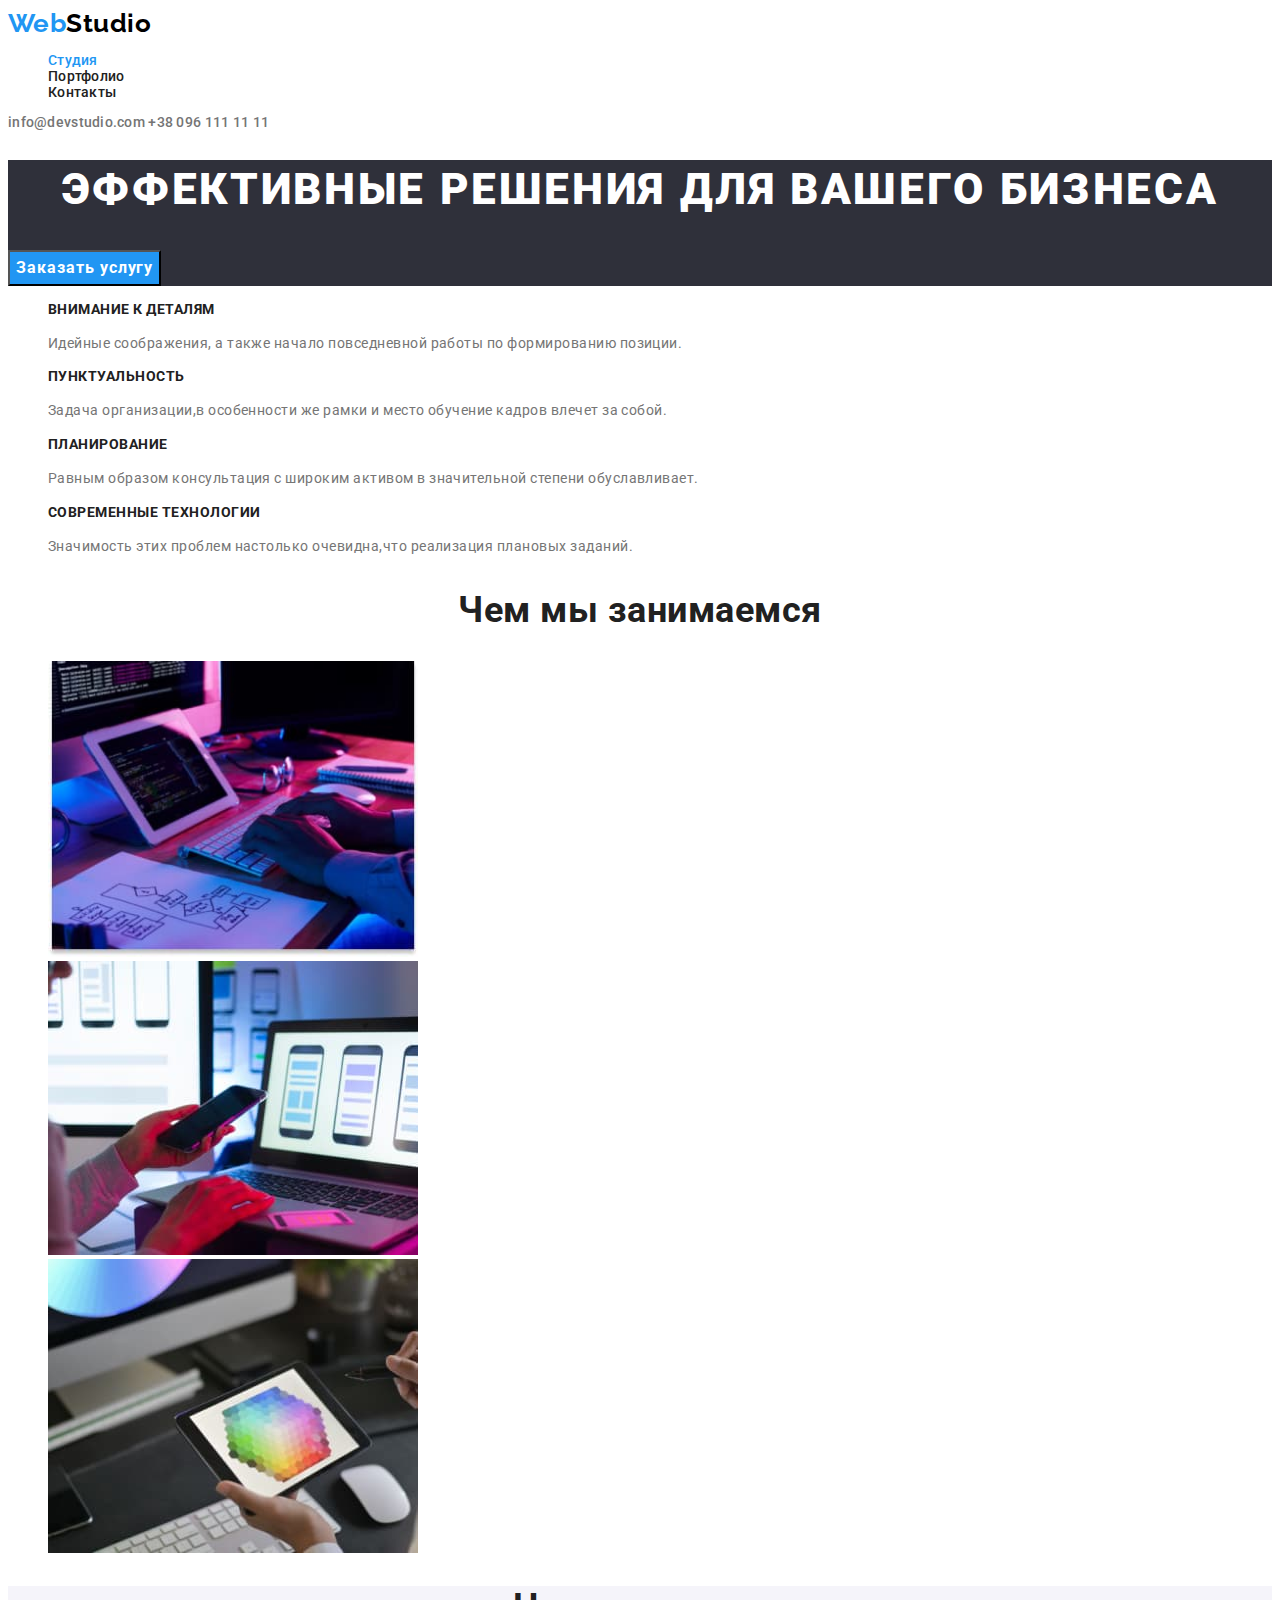
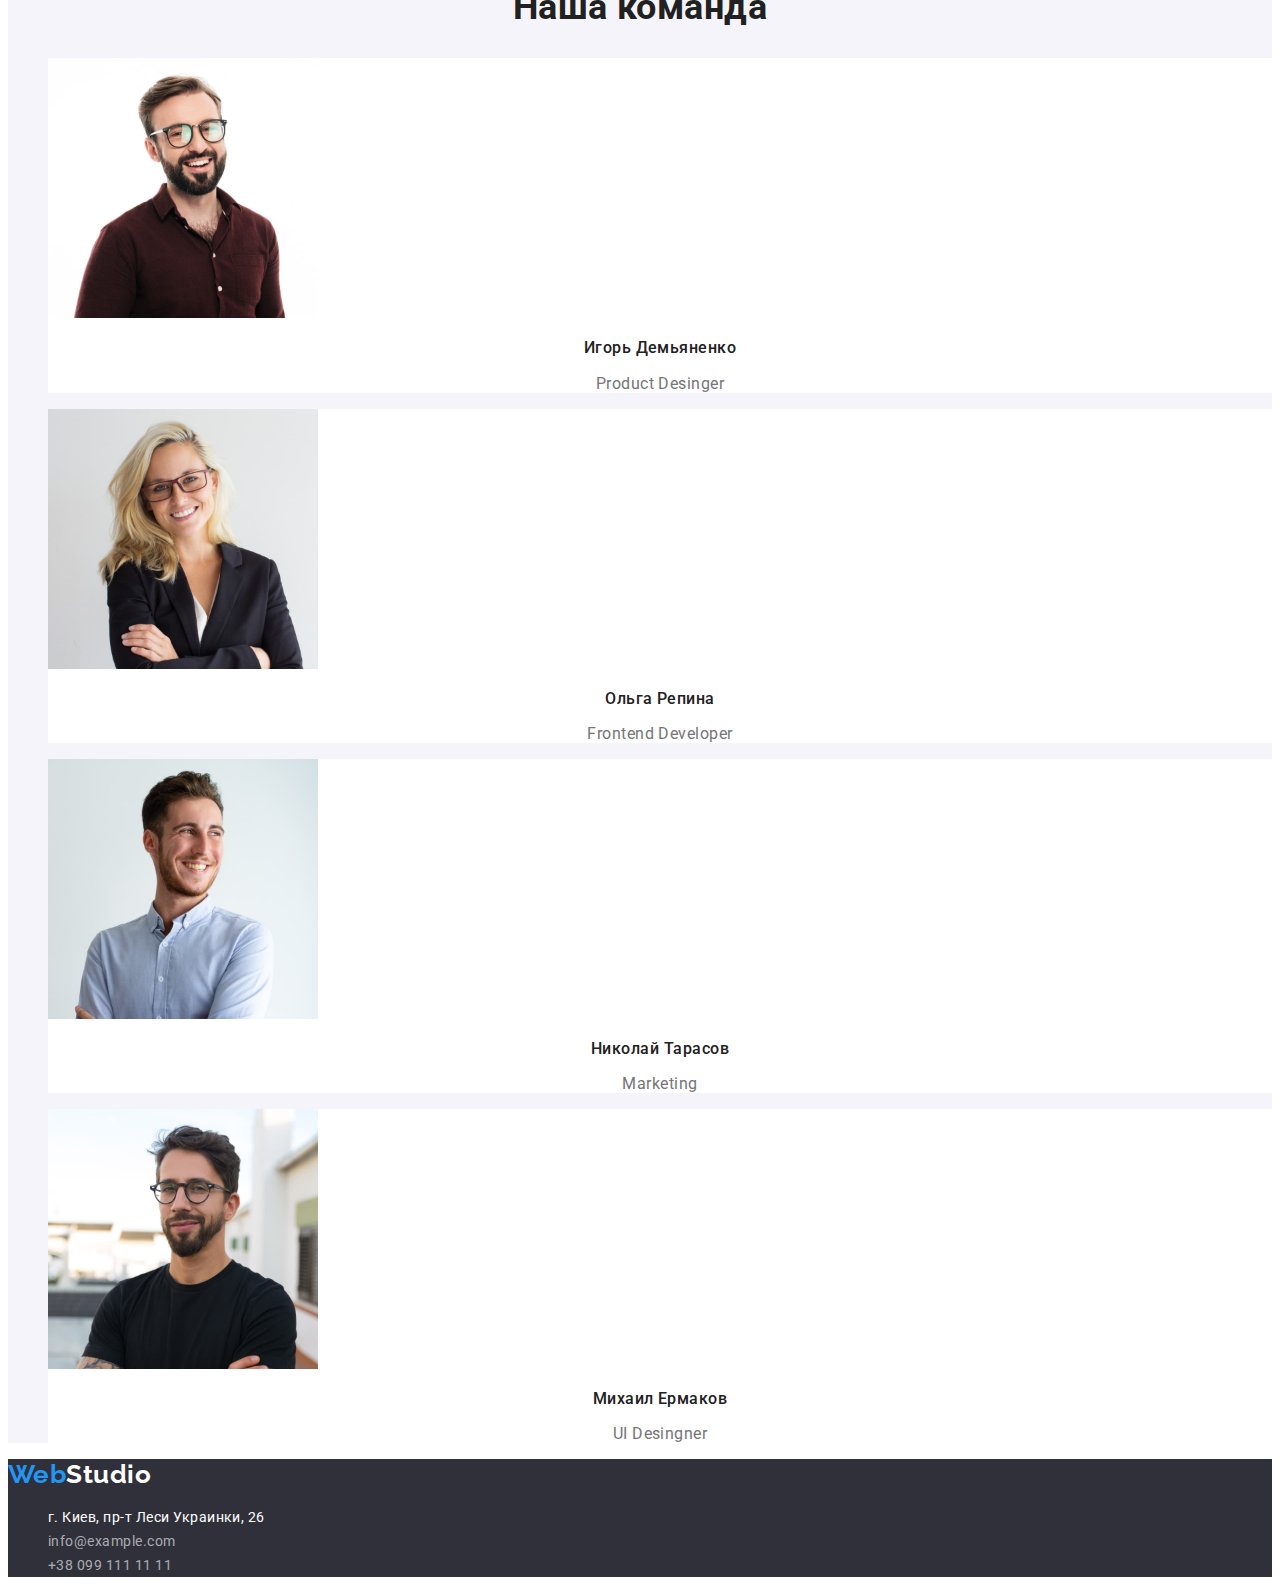
==== index.html @ 3a295bde "Copy Module 2" ====
<!DOCTYPE html>
<html lang="en">

<head>
    <meta charset="UTF-8">
    <meta http-equiv="X-UA-Compatible" content="IE=edge">
    <meta name="viewport" content="width=device-width, initial-scale=1.0">
    <title>Студия</title>
    <link rel="preconnect" href="https://fonts.googleapis.com">
    <link rel="preconnect" href="https://fonts.gstatic.com" crossorigin>
    <link href="https://fonts.googleapis.com/css2?family=Raleway:wght@700&family=Roboto:wght@400;500;700;900&display=swap"
        rel="stylesheet">
    <link rel="stylesheet" href="./css/styles.css">
</head>


<body>
    <!--Шапка сайта-->
    <header class="header">
        <nav>
            <a href=""class="logo">Web<span class="accent">Studio</span></a>
            <ul class="site-nav list">
                <li><a href="./index.html" class="link current">Студия</a></li>
                <li><a href="./portfolio.html" class="link">Портфолио</a></li>
                <li><a href="" class="link">Контакты</a></li>
            </ul>
        </nav>
        <div class="auth-nav">
        <a href="mailto:info@devstudio.com"  class="auth-link">info@devstudio.com</a>
        <a href="tel:+380961111111" class="auth-link">+38 096 111 11 11</a>
        </div>
    </header>
    <main>
        <!--Герой-->
        <div class="hero">
            <section>
                <h1 class="hero-title">Эффективные решения для вашего бизнеса</h1>
                <button type="button" class="hero-btn">Заказать услугу</button>
            </section>
        </div>
        <!--Преимущества-->
        <section>
            <ul class="list">
                <li>
                    <h3 class="benefis title">Внимание к деталям</h3>
                    <p  class="benefis-text">Идейные соображения, а также начало повседневной работы по формированию позиции.</p>
                </li>
                <li>
                    <h3 class ="benefis title">Пунктуальность</h3>
                    <p class="benefis-text">Задача организации,в особенности же рамки и место обучение кадров влечет за собой.</p>
                </li>
                <li>
                    <h3 class ="benefis title">Планирование</h3>
                    <p class="benefis-text">Равным образом консультация с широким активом в значительной степени обуславливает.</p>
                </li>
                <li>
                    <h3 class ="benefis title">Современные технологии</h3>
                    <p class="benefis-text">Значимость этих проблем настолько очевидна,что реализация плановых заданий.</p>
                </li>
            </ul>
        </section>
        <!--Чем мы занимаемся-->
        <section class="working-section">
            <h2 class="title">Чем мы занимаемся</h2>
            <ul class="list">
                <li>
                    <img src="./images/box1.jpg" alt="написание кода" width="370" />
                </li>
                <li>
                    <img src="./images/box2.jpg" alt="оптимизация" width="370" />
                </li>
                <li>
                    <img src="./images/box3.jpg" alt="дизайн" width="370" />
                </li>
            </ul>
        </section>
        <!--Наша команда-->
        <section class="team-section">
            <h2 class="title">Наша команда</h2>
            <ul class="list">
                <li class="team-list">
                    <img src="./images/img.jpg" alt="Игорь Демьяненко" width="270" />
                    <h3 class="team-name title">Игорь Демьяненко</h3>
                    <p class="team-text">Product Desinger</p>
                </li>
                <li class="team-list">
                    <img src="./images/img2.jpg" alt="Ольга Репина" width="270" />
                    <h3  class="team-name title">Ольга Репина</h3>
                    <p class="team-text">Frontend Developer</p>
                </li>
                <li class="team-list">
                    <img src="./images/img3.jpg" alt="Николай Тарасов" width="270" />
                    <h3 class="team-name title">Николай Тарасов</h3>
                    <p class="team-text">Marketing</p>
                </li>
                <li class="team-list">
                    <img src="./images/img4.jpg" alt="Михаил Ермаков" width="270" />
                    <h3 class="team-name title">Михаил Ермаков</h3>
                    <p class="team-text">UI Desingner</p>
                </li>
            </ul>
        </section>
    </main>
    <!--Футер-->
    <footer class="footer">
        <a href="" class="logo">Web<span class="accent">Studio</span></a>
        <address>
            <ul class="list">
                <li><a href="" class="address">г. Киев, пр-т Леси Украинки, 26</a></li>
                <li><a href="mailto:info@example.com"class="footer-nav">info@example.com</a></li>
                <li><a href="tel:+380991111111" class="footer-nav">+38 099 111 11 11</a></li>   
            </ul>
        </address>
    </footer>
</body>

</html>
---- css/styles.css ----
/* цвет заголовка основного #FFFFFF */
/* цвет второстепенного заголовка #212121 */
/* акцент #2196F3 */
:root {
  --alternative-text-color: #212121;
  --accent-color: #2196f3;
  --primary-background-color: #ffffff;
  --primary-color: #ffffff;
  --alternative-background-color: #f5f4fa;
}
body {
  color: #757575;
  background-color: var(--primary-background-color);
  font-family: Roboto, sans-serif;
  letter-spacing: 0.03em;
}
/*Для списков*/
.list {
  list-style: none;
}
/*Для второстепенных заголовков*/
.title {
  color: var(--alternative-text-color);
}
/*Шапка сайта*/
.logo {
  color: var(--accent-color);
  text-decoration: none;
  font-family: Raleway, sans-serif;
  font-weight: 700;
  font-size: 26px;
  line-height: 1.19;
}
.logo .accent {
  color: #000000;
}
.logo:hover,
.logo:focus {
  text-decoration: underline;
}
.header {
  background-color: var(--primary-background-color);
}
.link {
  color: var(--alternative-text-color);
  text-decoration: none;
}
.site-nav .link:hover,
.site-nav .link:focus {
  color: var(--accent-color);
}
.site-nav .link.current {
  color: var(--accent-color);
}
.site-nav.list,
.auth-nav {
  font-weight: 500;
  font-size: 14px;
  line-height: 1.14;
  letter-spacing: 0.02em;
}
.auth-nav .auth-link:hover,
.auth-nav .auth-link:focus {
  color: var(--accent-color);
}
.auth-link {
  color: #757575;
  text-decoration: none;
}
/*Герой*/
.hero {
  background-color: #2f303a;
}
.hero-title {
  color: var(--primary-color);
  font-weight: 900;
  font-size: 44px;
  line-height: 1.36;
  text-align: center;
  letter-spacing: 0.06em;
  text-transform: uppercase;
}
.hero-btn {
  background-color: var(--accent-color);
  color: var(--primary-color);
  cursor: pointer;
  font-family: inherit;
  font-weight: 700;
  font-size: 16px;
  line-height: 1.88;
  letter-spacing: 0.06em;
}
.hero-btn:hover,
.hero-btn:focus {
  background-color: #188ce8;
  color: var(--primary-color);
}
/*Преимущества*/
.benefis.title {
  font-weight: 700;
  font-size: 14px;
  line-height: 1.14;
  text-transform: uppercase;
}
.benefis-text {
  font-size: 14px;
  line-height: 1.71;
}
/*Чем мы занимаемся*/
.working-section .title,
.team-section .title {
  font-weight: 700;
  font-size: 36px;
  line-height: 1.17;
  text-align: center;
}
/*Наша  команда*/
.team-section {
  background-color: var(--alternative-background-color);
}
.team-list {
  background-color: var(--primary-background-color);
}
.team-name.title,
.team-text {
  font-size: 16px;
  line-height: 1.19;
  text-align: center;
}
.team-name.title {
  font-weight: 500;
}

/*Футер*/
.footer {
  background-color: #2f303a;
}
.footer .logo .accent {
  color: var(--primary-color);
}
.address,
.footer-nav {
  font-size: 14px;
  line-height: 1.71;
  font-style: normal;
  text-decoration: none;
}
.address {
  color: var(--primary-color);
}
.footer-nav {
  color: rgba(255, 255, 255, 0.6);
}
.address:hover,
.address:focus,
.footer-nav:hover,
.footer-nav:focus {
  color: var(--accent-color);
}
/*Портфолио*/
.portfolio-title {
  visibility: hidden;
}
.portfolio-list {
  background-color: var(--primary-background-color);
}
.portfolio-btn {
  color: var(--alternative-text-color);
  background-color: var(--alternative-background-color);
  cursor: pointer;
  font-family: inherit;
  font-weight: 500;
  font-size: 16px;
  line-height: 1.62;
}
.portfolio-btn:hover,
.portfolio-btn:focus {
  color: var(--primary-color);
  background-color: var(--accent-color);
}
.portfolio-list .title {
  font-weight: 700;
  font-size: 18px;
  line-height: 2;
  letter-spacing: 0.06em;
}
.portfolio-list .ptext {
  font-size: 16px;
  line-height: 1.88;
}
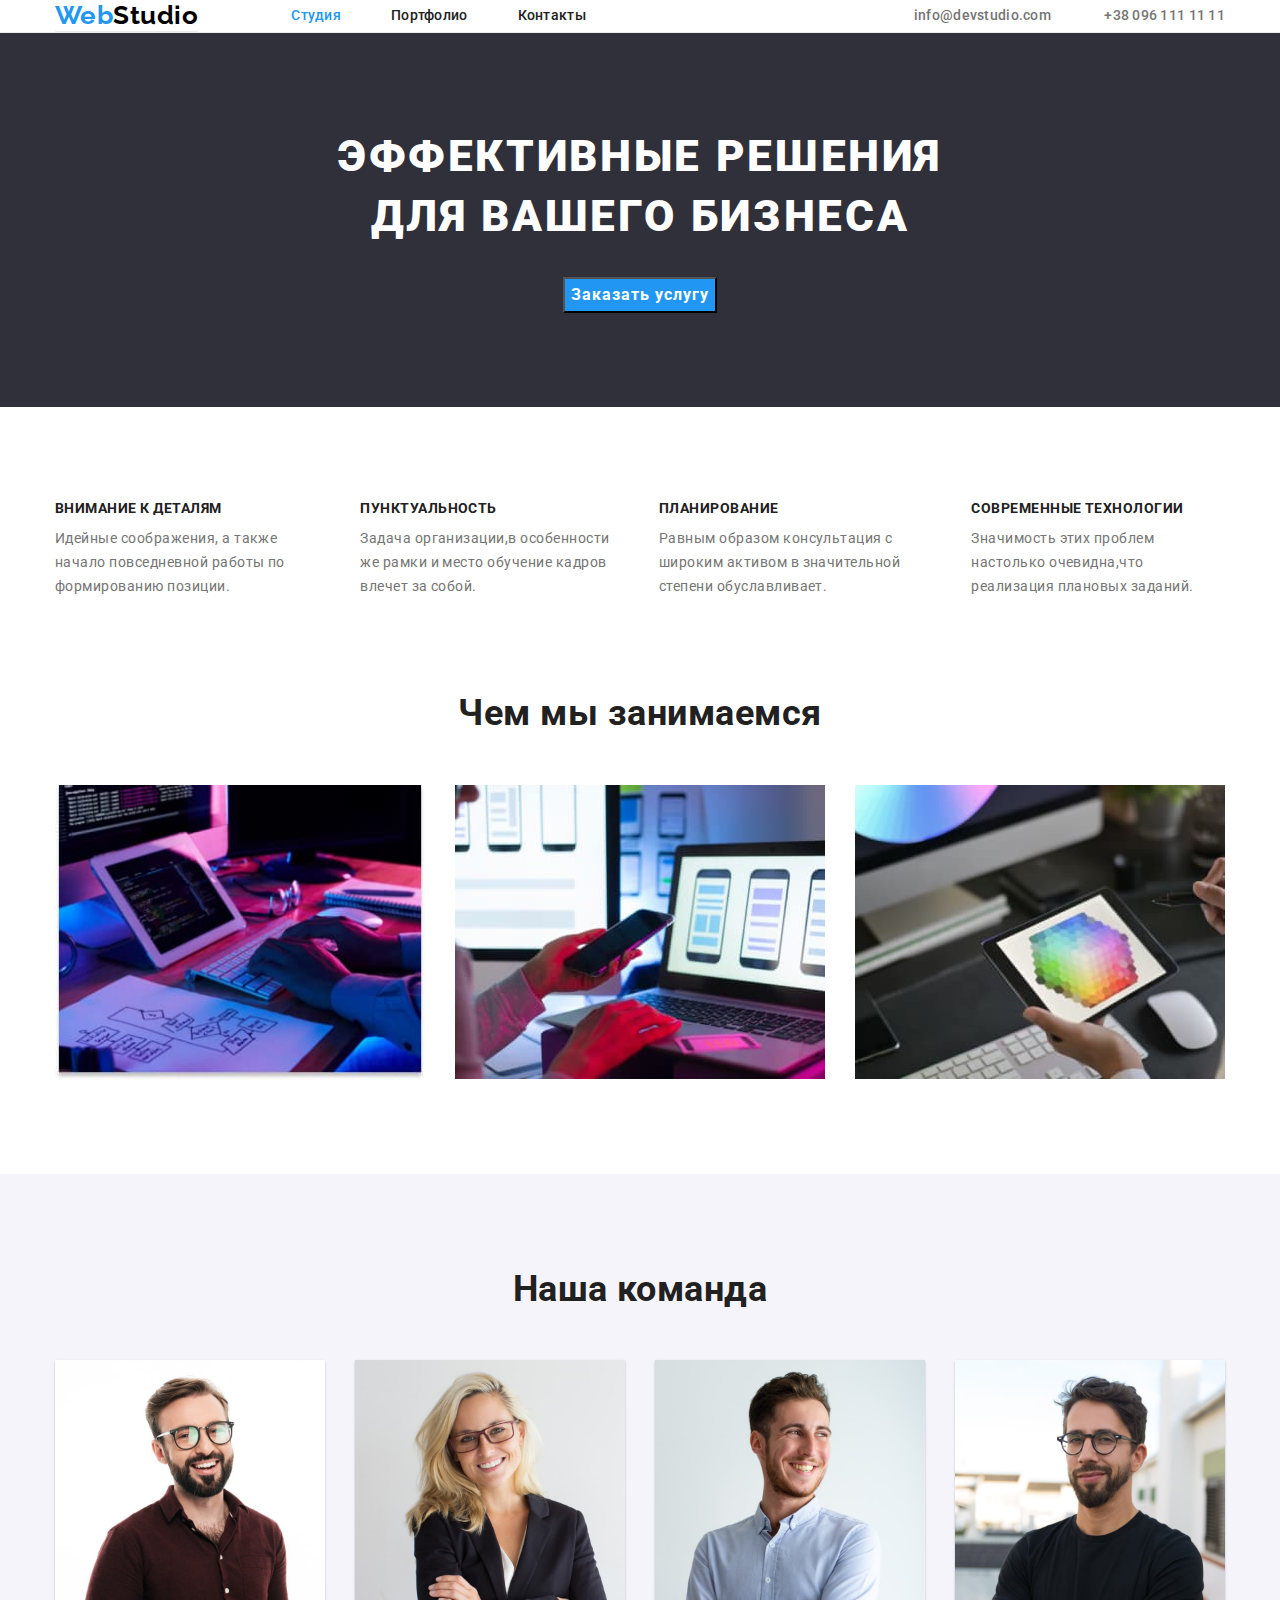
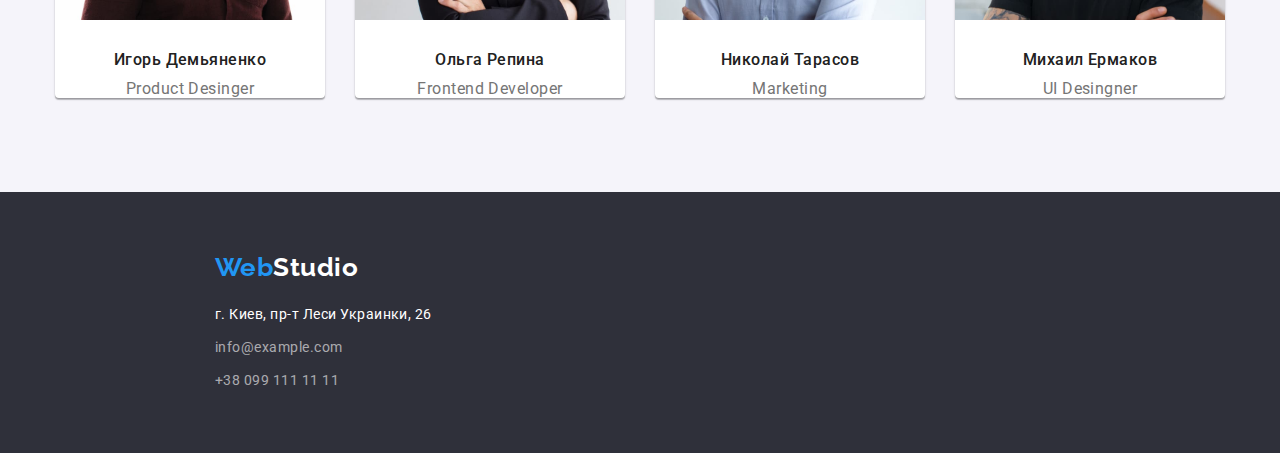
==== commit 1c1b8e6b: "Make homework 3" ====
--- a/index.html
+++ b/index.html
@@ -10,18 +10,21 @@
     <link rel="preconnect" href="https://fonts.gstatic.com" crossorigin>
     <link href="https://fonts.googleapis.com/css2?family=Raleway:wght@700&family=Roboto:wght@400;500;700;900&display=swap"
         rel="stylesheet">
+    <link rel="stylesheet" href="https://cdnjs.cloudflare.com/ajax/libs/modern-normalize/1.1.0/modern-normalize.css"
+        integrity="sha512-Y0MM+V6ymRKN2zStTqzQ227DWhhp4Mzdo6gnlRnuaNCbc+YN/ZH0sBCLTM4M0oSy9c9VKiCvd4Jk44aCLrNS5Q=="
+        crossorigin="anonymous" referrerpolicy="no-referrer" />
     <link rel="stylesheet" href="./css/styles.css">
 </head>
-
 
 <body>
     <!--Шапка сайта-->
     <header class="header">
-        <nav>
-            <a href=""class="logo">Web<span class="accent">Studio</span></a>
+        <div class="container">
+        <a href="" class="logo header">Web<span class="accent">Studio</span></a>
+            <nav>
             <ul class="site-nav list">
-                <li><a href="./index.html" class="link current">Студия</a></li>
-                <li><a href="./portfolio.html" class="link">Портфолио</a></li>
+                <li><a href="./index.html" class="link current ">Студия</a></li>
+                <li><a href="./portfolio.html" class="link ">Портфолио</a></li>
                 <li><a href="" class="link">Контакты</a></li>
             </ul>
         </nav>
@@ -29,55 +32,63 @@
         <a href="mailto:info@devstudio.com"  class="auth-link">info@devstudio.com</a>
         <a href="tel:+380961111111" class="auth-link">+38 096 111 11 11</a>
         </div>
+        </div>
     </header>
     <main>
         <!--Герой-->
         <div class="hero">
-            <section>
+            <div class="container">
+            <section class="section">
                 <h1 class="hero-title">Эффективные решения для вашего бизнеса</h1>
                 <button type="button" class="hero-btn">Заказать услугу</button>
             </section>
+            </div>
         </div>
         <!--Преимущества-->
-        <section>
-            <ul class="list">
-                <li>
+        <section class="section">
+            <div class="container">
+            <ul class="list benefis">
+                <li class="benefis-flex">
                     <h3 class="benefis title">Внимание к деталям</h3>
                     <p  class="benefis-text">Идейные соображения, а также начало повседневной работы по формированию позиции.</p>
                 </li>
-                <li>
+                <li class="benefis-flex">
                     <h3 class ="benefis title">Пунктуальность</h3>
                     <p class="benefis-text">Задача организации,в особенности же рамки и место обучение кадров влечет за собой.</p>
                 </li>
-                <li>
+                <li class="benefis-flex">
                     <h3 class ="benefis title">Планирование</h3>
                     <p class="benefis-text">Равным образом консультация с широким активом в значительной степени обуславливает.</p>
                 </li>
-                <li>
+                <li class="benefis-flex last">
                     <h3 class ="benefis title">Современные технологии</h3>
                     <p class="benefis-text">Значимость этих проблем настолько очевидна,что реализация плановых заданий.</p>
                 </li>
             </ul>
+            </div>
         </section>
         <!--Чем мы занимаемся-->
         <section class="working-section">
+            <div class="container">
             <h2 class="title">Чем мы занимаемся</h2>
-            <ul class="list">
-                <li>
+            <ul class="list working">
+                <li class="item-working">
                     <img src="./images/box1.jpg" alt="написание кода" width="370" />
                 </li>
-                <li>
+                <li class="item-working">
                     <img src="./images/box2.jpg" alt="оптимизация" width="370" />
                 </li>
-                <li>
+                <li class="item-working">
                     <img src="./images/box3.jpg" alt="дизайн" width="370" />
                 </li>
             </ul>
+            </div>
         </section>
         <!--Наша команда-->
         <section class="team-section">
+            <div class="container">
             <h2 class="title">Наша команда</h2>
-            <ul class="list">
+            <ul class="list team">
                 <li class="team-list">
                     <img src="./images/img.jpg" alt="Игорь Демьяненко" width="270" />
                     <h3 class="team-name title">Игорь Демьяненко</h3>
@@ -99,18 +110,21 @@
                     <p class="team-text">UI Desingner</p>
                 </li>
             </ul>
+            </div>
         </section>
     </main>
     <!--Футер-->
     <footer class="footer">
+        <div class="container">
         <a href="" class="logo">Web<span class="accent">Studio</span></a>
         <address>
             <ul class="list">
-                <li><a href="" class="address">г. Киев, пр-т Леси Украинки, 26</a></li>
-                <li><a href="mailto:info@example.com"class="footer-nav">info@example.com</a></li>
-                <li><a href="tel:+380991111111" class="footer-nav">+38 099 111 11 11</a></li>   
+                <li class="item-address"><a href="" class="address">г. Киев, пр-т Леси Украинки, 26</a></li>
+                <li class="item-nav"><a href="mailto:info@example.com"class="footer-nav">info@example.com</a></li>
+                <li class="item-nav"><a href="tel:+380991111111" class="footer-nav">+38 099 111 11 11</a></li>   
             </ul>
         </address>
+        </div>
     </footer>
 </body>
 
--- a/css/styles.css
+++ b/css/styles.css
@@ -14,6 +14,37 @@
   font-family: Roboto, sans-serif;
   letter-spacing: 0.03em;
 }
+/* Для всего сайта скинули стили*/
+p,
+h1,
+h2,
+h3,
+h4,
+h5,
+h6 {
+  margin: 0;
+}
+ul,
+ol {
+  padding-left: 0;
+  margin: 0;
+}
+img {
+  display: block;
+  max-width: 100%;
+  height: auto;
+}
+/*Контейнер*/
+.container {
+  width: 1200px;
+  padding-left: 15px;
+  padding-right: 15px;
+  margin: 0 auto;
+}
+.section {
+  padding-top: 94px;
+  padding-bottom: 94px;
+}
 /*Для списков*/
 .list {
   list-style: none;
@@ -40,6 +71,14 @@
 }
 .header {
   background-color: var(--primary-background-color);
+  border-bottom: 1px solid #ececec;
+}
+.header .container {
+  display: flex;
+  align-items: center;
+}
+.logo.header {
+  margin-right: 93px;
 }
 .link {
   color: var(--alternative-text-color);
@@ -59,6 +98,16 @@
   line-height: 1.14;
   letter-spacing: 0.02em;
 }
+.site-nav {
+  display: flex;
+  align-items: center;
+}
+.site-nav.list .link {
+  margin-right: 50px;
+}
+.auth-nav {
+  margin-left: auto;
+}
 .auth-nav .auth-link:hover,
 .auth-nav .auth-link:focus {
   color: var(--accent-color);
@@ -67,18 +116,25 @@
   color: #757575;
   text-decoration: none;
 }
+.auth-link:not(:last-child) {
+  margin-right: 50px;
+}
 /*Герой*/
 .hero {
   background-color: #2f303a;
+  text-align: center;
 }
 .hero-title {
   color: var(--primary-color);
   font-weight: 900;
   font-size: 44px;
   line-height: 1.36;
-  text-align: center;
   letter-spacing: 0.06em;
   text-transform: uppercase;
+  margin-bottom: 30px;
+  margin-left: auto;
+  margin-right: auto;
+  width: 696px;
 }
 .hero-btn {
   background-color: var(--accent-color);
@@ -101,11 +157,18 @@
   font-size: 14px;
   line-height: 1.14;
   text-transform: uppercase;
+  padding-bottom: 10px;
 }
 .benefis-text {
   font-size: 14px;
   line-height: 1.71;
 }
+.list.benefis {
+  display: flex;
+}
+.benefis-flex:not(:last-child) {
+  padding-right: 30px;
+}
 /*Чем мы занимаемся*/
 .working-section .title,
 .team-section .title {
@@ -113,13 +176,28 @@
   font-size: 36px;
   line-height: 1.17;
   text-align: center;
+  padding-bottom: 50px;
+}
+.working-section {
+  padding-bottom: 94px;
+}
+.list.working {
+  display: flex;
+}
+.item-working:not(:last-child) {
+  padding-right: 30px;
 }
 /*Наша  команда*/
 .team-section {
   background-color: var(--alternative-background-color);
+  padding-top: 94px;
+  padding-bottom: 94px;
 }
 .team-list {
   background-color: var(--primary-background-color);
+  box-shadow: 0px 1px 3px rgba(0, 0, 0, 0.12), 0px 1px 1px rgba(0, 0, 0, 0.14),
+    0px 2px 1px rgba(0, 0, 0, 0.2);
+  border-radius: 0px 0px 4px 4px;
 }
 .team-name.title,
 .team-text {
@@ -129,15 +207,28 @@
 }
 .team-name.title {
   font-weight: 500;
+  padding-bottom: 10px;
+  padding-top: 30px;
+}
+.list.team {
+  display: flex;
+}
+.team-list:not(:last-child) {
+  margin-right: 30px;
 }
 
 /*Футер*/
 .footer {
   background-color: #2f303a;
+  padding-left: 200px;
 }
 .footer .logo .accent {
   color: var(--primary-color);
 }
+.footer .container {
+  padding-top: 60px;
+}
+
 .address,
 .footer-nav {
   font-size: 14px;
@@ -157,13 +248,38 @@
 .footer-nav:focus {
   color: var(--accent-color);
 }
+.item-address {
+  padding-top: 20px;
+}
+.item-nav {
+  padding-top: 9px;
+}
+.item-nav + .item-nav {
+  padding-bottom: 60px;
+}
 /*Портфолио*/
 .portfolio-title {
-  visibility: hidden;
-}
+  position: absolute;
+  width: 1px;
+  height: 1px;
+  margin: -1px;
+  border: 0;
+  padding: 0;
+  white-space: nowrap;
+  clip-path: inset(100%);
+  clip: rect(0 0 0 0);
+  overflow: hidden;
+}
+
 .portfolio-list {
   background-color: var(--primary-background-color);
-}
+  border: 1px solid #eeeeee;
+  width: 380px;
+}
+.portfolio-list:nth-child(3n) {
+  margin-right: 30px;
+}
+
 .portfolio-btn {
   color: var(--alternative-text-color);
   background-color: var(--alternative-background-color);
@@ -172,19 +288,47 @@
   font-weight: 500;
   font-size: 16px;
   line-height: 1.62;
+  box-shadow: 0px 3px 1px rgba(0, 0, 0, 0.1), 0px 1px 2px rgba(0, 0, 0, 0.08),
+    0px 2px 2px rgba(0, 0, 0, 0.12);
+  border-radius: 4px;
+  min-width: 100px;
 }
 .portfolio-btn:hover,
 .portfolio-btn:focus {
   color: var(--primary-color);
   background-color: var(--accent-color);
+}
+.list.portfolio-flex {
+  display: flex;
+  justify-content: center;
+}
+.item.portfolio-flex:not(:last-child) {
+  padding-right: 8px;
 }
 .portfolio-list .title {
   font-weight: 700;
   font-size: 18px;
   line-height: 2;
   letter-spacing: 0.06em;
+  padding-top: 20px;
+  padding-bottom: 4px;
 }
 .portfolio-list .ptext {
   font-size: 16px;
   line-height: 1.88;
 }
+.list.portfolio {
+  margin-top: 56px;
+}
+.list.portfolio {
+  display: flex;
+  flex-wrap: wrap;
+}
+.portfolio-list:nth-child(3n) {
+  margin-right: 0;
+}
+.portfolio-list {
+  width: 380px;
+  margin-bottom: 30px;
+  margin-right: 15px;
+}
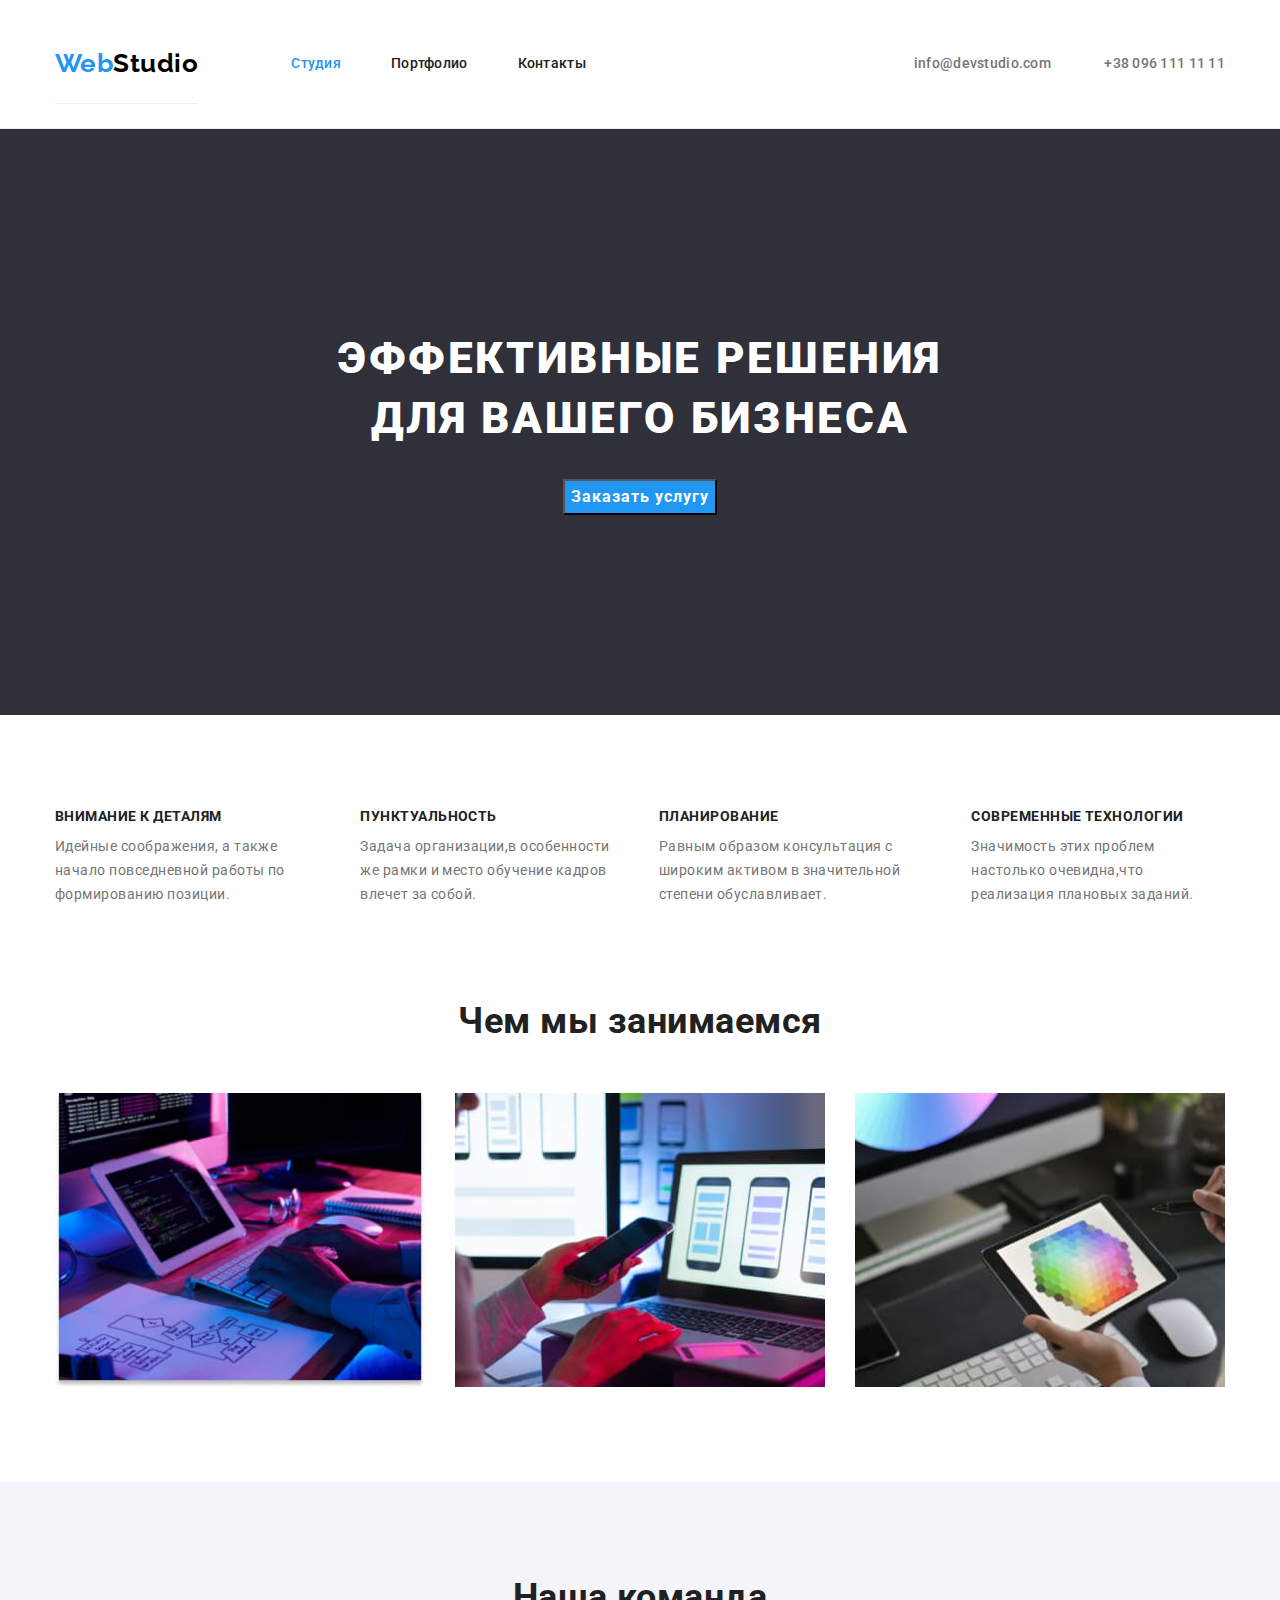
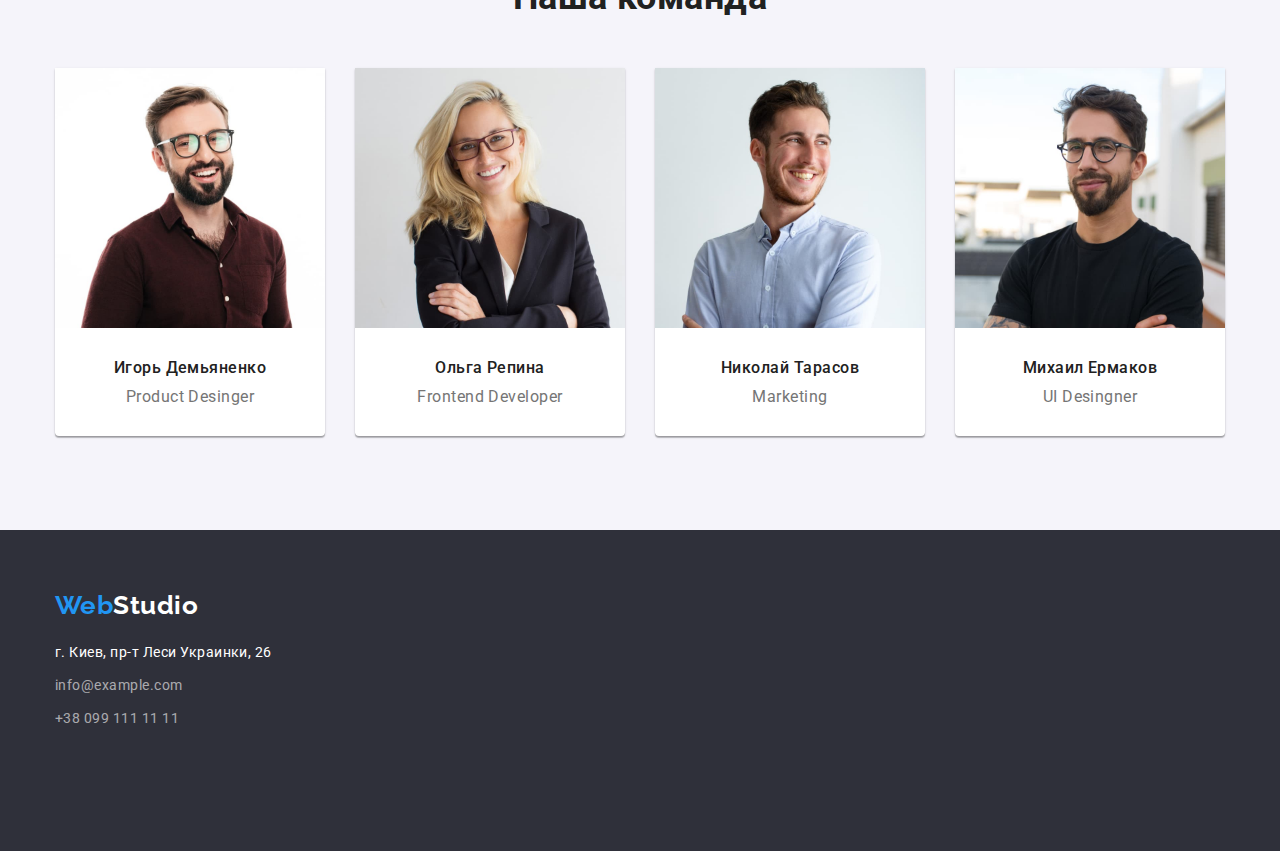
==== commit 8505fb35: "Fixing homework" ====
--- a/index.html
+++ b/index.html
@@ -23,9 +23,9 @@
         <a href="" class="logo header">Web<span class="accent">Studio</span></a>
             <nav>
             <ul class="site-nav list">
-                <li><a href="./index.html" class="link current ">Студия</a></li>
-                <li><a href="./portfolio.html" class="link ">Портфолио</a></li>
-                <li><a href="" class="link">Контакты</a></li>
+                <li class="site-nav item"><a href="./index.html" class="link current ">Студия</a></li>
+                <li class="site-nav item"><a href="./portfolio.html" class="link ">Портфолио</a></li>
+                <li class="site-nav item"><a href="" class="link">Контакты</a></li>
             </ul>
         </nav>
         <div class="auth-nav">
@@ -37,12 +37,12 @@
     <main>
         <!--Герой-->
         <div class="hero">
+            <section class="section">
             <div class="container">
-            <section class="section">
                 <h1 class="hero-title">Эффективные решения для вашего бизнеса</h1>
                 <button type="button" class="hero-btn">Заказать услугу</button>
+            </div>
             </section>
-            </div>
         </div>
         <!--Преимущества-->
         <section class="section">
@@ -91,23 +91,31 @@
             <ul class="list team">
                 <li class="team-list">
                     <img src="./images/img.jpg" alt="Игорь Демьяненко" width="270" />
-                    <h3 class="team-name title">Игорь Демьяненко</h3>
-                    <p class="team-text">Product Desinger</p>
+                    <div class="team-content">
+                        <h3 class="team-name title">Игорь Демьяненко</h3>
+                        <p class="team-text">Product Desinger</p>
+                    </div>
                 </li>
                 <li class="team-list">
                     <img src="./images/img2.jpg" alt="Ольга Репина" width="270" />
-                    <h3  class="team-name title">Ольга Репина</h3>
-                    <p class="team-text">Frontend Developer</p>
+                    <div class="team-content">
+                        <h3  class="team-name title">Ольга Репина</h3>
+                        <p class="team-text">Frontend Developer</p>
+                    </div>
                 </li>
                 <li class="team-list">
                     <img src="./images/img3.jpg" alt="Николай Тарасов" width="270" />
-                    <h3 class="team-name title">Николай Тарасов</h3>
-                    <p class="team-text">Marketing</p>
+                    <div class="team-content">
+                        <h3 class="team-name title">Николай Тарасов</h3>
+                        <p class="team-text">Marketing</p>
+                    </div>
                 </li>
                 <li class="team-list">
                     <img src="./images/img4.jpg" alt="Михаил Ермаков" width="270" />
-                    <h3 class="team-name title">Михаил Ермаков</h3>
-                    <p class="team-text">UI Desingner</p>
+                    <div class="team-content">
+                        <h3 class="team-name title">Михаил Ермаков</h3>
+                        <p class="team-text">UI Desingner</p>
+                    </div>
                 </li>
             </ul>
             </div>
--- a/css/styles.css
+++ b/css/styles.css
@@ -62,6 +62,7 @@
   font-size: 26px;
   line-height: 1.19;
 }
+
 .logo .accent {
   color: #000000;
 }
@@ -72,6 +73,8 @@
 .header {
   background-color: var(--primary-background-color);
   border-bottom: 1px solid #ececec;
+  padding-top: 24px;
+  padding-bottom: 24px;
 }
 .header .container {
   display: flex;
@@ -102,7 +105,7 @@
   display: flex;
   align-items: center;
 }
-.site-nav.list .link {
+.site-nav.item {
   margin-right: 50px;
 }
 .auth-nav {
@@ -123,6 +126,10 @@
 .hero {
   background-color: #2f303a;
   text-align: center;
+}
+.hero .section {
+  padding-top: 200px;
+  padding-bottom: 200px;
 }
 .hero-title {
   color: var(--primary-color);
@@ -176,7 +183,7 @@
   font-size: 36px;
   line-height: 1.17;
   text-align: center;
-  padding-bottom: 50px;
+  margin-bottom: 50px;
 }
 .working-section {
   padding-bottom: 94px;
@@ -207,8 +214,11 @@
 }
 .team-name.title {
   font-weight: 500;
-  padding-bottom: 10px;
+  margin-bottom: 10px;
+}
+.team-content {
   padding-top: 30px;
+  padding-bottom: 30px;
 }
 .list.team {
   display: flex;
@@ -220,13 +230,13 @@
 /*Футер*/
 .footer {
   background-color: #2f303a;
-  padding-left: 200px;
 }
 .footer .logo .accent {
   color: var(--primary-color);
 }
-.footer .container {
+.footer {
   padding-top: 60px;
+  padding-bottom: 60px;
 }
 
 .address,
@@ -273,11 +283,12 @@
 
 .portfolio-list {
   background-color: var(--primary-background-color);
-  border: 1px solid #eeeeee;
-  width: 380px;
+  width: 370px;
+  margin-bottom: 30px;
+  margin-right: 30px;
 }
 .portfolio-list:nth-child(3n) {
-  margin-right: 30px;
+  margin-right: 0px;
 }
 
 .portfolio-btn {
@@ -291,7 +302,7 @@
   box-shadow: 0px 3px 1px rgba(0, 0, 0, 0.1), 0px 1px 2px rgba(0, 0, 0, 0.08),
     0px 2px 2px rgba(0, 0, 0, 0.12);
   border-radius: 4px;
-  min-width: 100px;
+  padding: 6px 22px 6px 22px;
 }
 .portfolio-btn:hover,
 .portfolio-btn:focus {
@@ -324,11 +335,7 @@
   display: flex;
   flex-wrap: wrap;
 }
-.portfolio-list:nth-child(3n) {
-  margin-right: 0;
-}
-.portfolio-list {
-  width: 380px;
-  margin-bottom: 30px;
-  margin-right: 15px;
-}
+.portfolio-content {
+  padding: 20px 24px 20px 24px;
+  border: 1px solid #eeeeee;
+}
